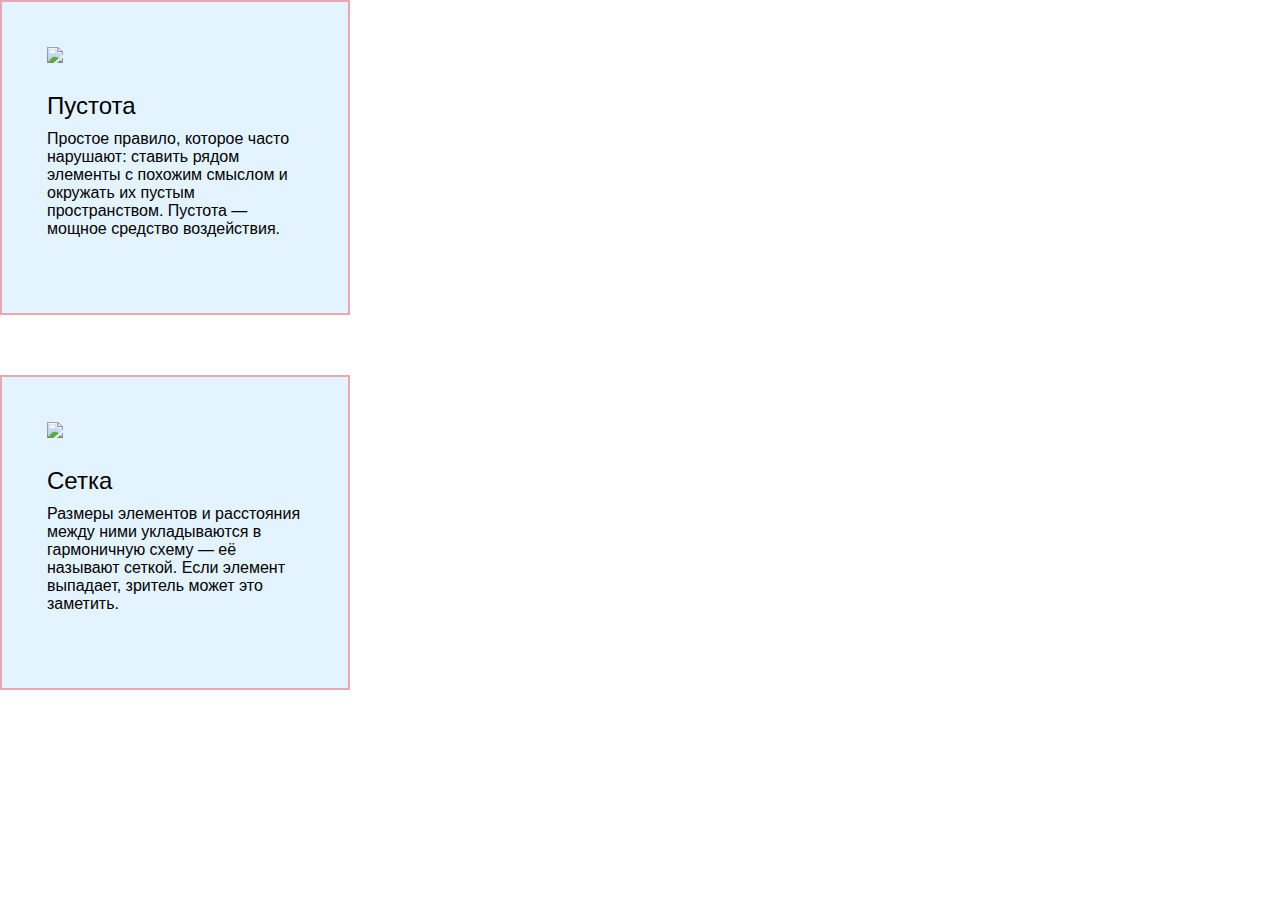
==== landing page/index2.html @ a4d58bc1 "initail commitment" ====
<!DOCTYPE html>
<html>
<head>
  <meta charset="UTF-8">
  <title>Четыре правила вёрстки</title>
  <link rel="stylesheet" href="style2.css">
  <link rel="icon" type="image" href="https://code.s3.yandex.net/web-code/rules-favicon.ico">
</head>
<body>
  <!--
  <header> 
    <div> 
      <h1 class="overlay">  Четыре правила вёрстки  </h1>
    </div>
  </header>
  -->
  <section>
    <div class="card">
      <img class='card-image'
      src="https://pictures.s3.yandex.net/frontend-developer/free-course/card-1.jpg">
      <h3 class='card-title'> Пустота </h3>
    <pc class='card-text'> Простое правило, которое часто нарушают: ставить рядом элементы с похожим смыслом и окружать их пустым пространством. Пустота — мощное средство воздействия. </p> 
  </div>
  <div class="card">
    <img class='card-image'
    src='https://pictures.s3.yandex.net/frontend-developer/free-course/card-2.jpg'>
    <h3 class='card-title'> Сетка </h3>
    <pc class='card-text'> Размеры элементов и расстояния между ними укладываются в гармоничную схему — её называют сеткой. Если элемент выпадает, зритель может это заметить. 
    </p> 
  </div>
  </section>
</body>
</html>
---- landing page/style2.css ----
body, h1,h2,h3,h4,p,a {
    margin:0;
    font-size: 100%;
    font-weight: normal;
  }
  *{
    box-sizing: border-box;
  }
  body{
    font-family: Arial, Helvetica, sans-serif;
  }
  header{
    width:100%;
    height:100vh;
    background-color: #a6bff5;
   background-image: url(https://pictures.s3.yandex.net/frontend-developer/free-course/cover.jpg);
   background-size: cover;
   background-position: center;
   text-align: center;
  }
  h1{
   font-size:140px; 
   color: white;
   text-transform: uppercase;
   font-weight: 500;
   padding-top: 150px;
  }
  .overlay{
    width: 100%;
    height: 100%;
    background-color: rgba(0,0,0,.5);
  }
  .card{
    width: 350px;
    background-color:#e3f3ff;
    margin-bottom: 60px;
padding: 45px 45px 75px;
border: solid 2px rgb(250, 50, 50, .4);
  }
  .card-title{
    font-size: 24px;
    font-weight: 500;
    margin-bottom: 10px;
  }
  .card-text{
    font-size: 16px;
  }
  .card-image{
    width: 100%;
    margin-bottom: 25px;
  }
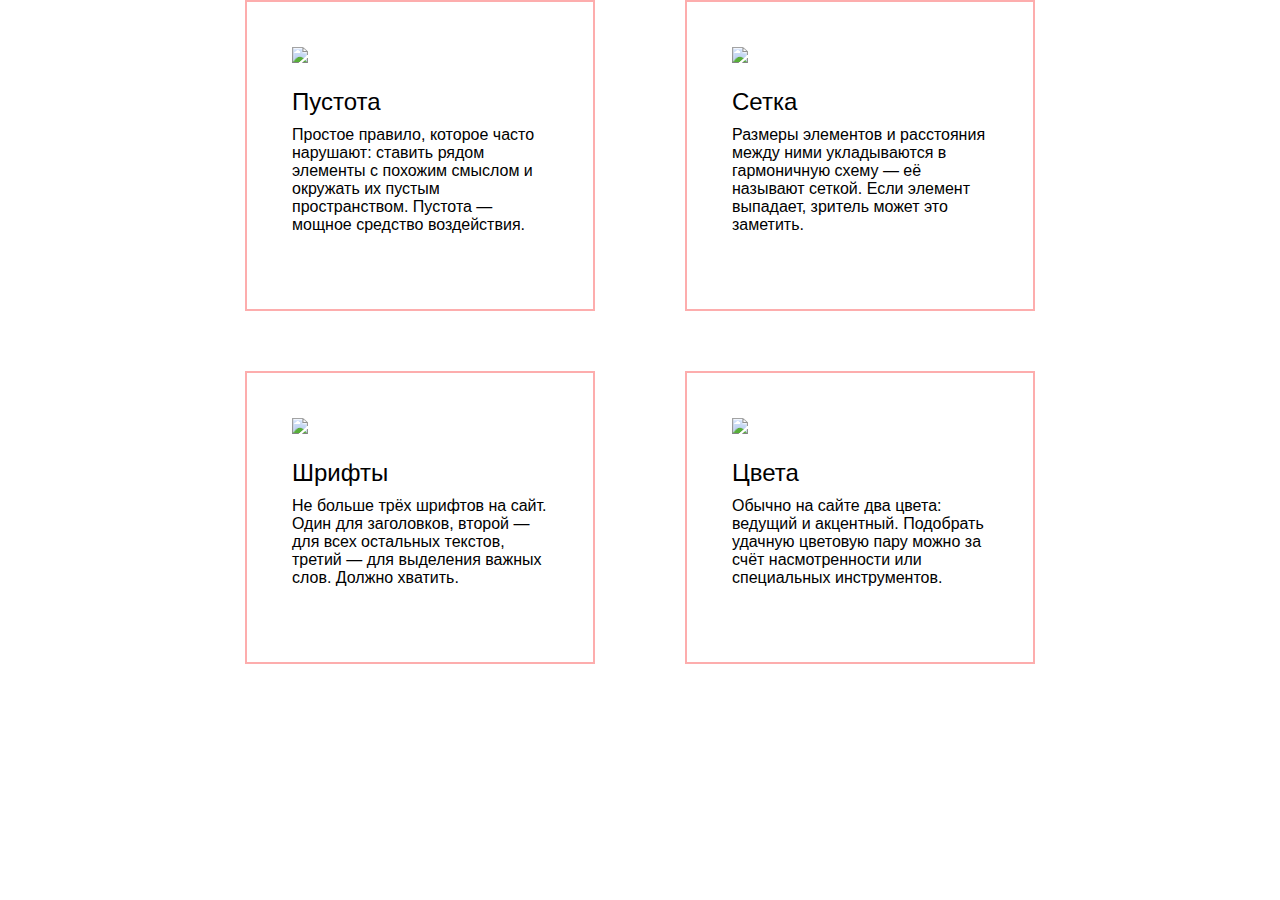
==== commit 01d143bb: "lp2" ====
--- a/landing page/index2.html
+++ b/landing page/index2.html
@@ -14,20 +14,32 @@
     </div>
   </header>
   -->
-  <section>
+  <section class="content">
     <div class="card">
       <img class='card-image'
       src="https://pictures.s3.yandex.net/frontend-developer/free-course/card-1.jpg">
       <h3 class='card-title'> Пустота </h3>
     <pc class='card-text'> Простое правило, которое часто нарушают: ставить рядом элементы с похожим смыслом и окружать их пустым пространством. Пустота — мощное средство воздействия. </p> 
   </div>
-  <div class="card">
+  <div class="card no-right-margin">
     <img class='card-image'
     src='https://pictures.s3.yandex.net/frontend-developer/free-course/card-2.jpg'>
     <h3 class='card-title'> Сетка </h3>
     <pc class='card-text'> Размеры элементов и расстояния между ними укладываются в гармоничную схему — её называют сеткой. Если элемент выпадает, зритель может это заметить. 
     </p> 
   </div>
+  <div class="card">
+<img class="card-image"
+src="https://pictures.s3.yandex.net/frontend-developer/free-course/card-3.jpg">
+<h3 class="card-title">Шрифты</h3>
+<p class="card-text">Не больше трёх шрифтов на сайт. Один для заголовков, второй — для всех остальных текстов, третий — для выделения важных слов. Должно хватить.</p>
+  </div>
+  <div class="card no-right-margin">
+    <img class="card-image" 
+    src="https://pictures.s3.yandex.net/frontend-developer/free-course/card-4.jpg">
+    <h3 class="card-title">Цвета</h3>
+    <p class='card-text'>Обычно на сайте два цвета: ведущий и акцентный. Подобрать удачную цветовую пару можно за счёт насмотренности или специальных инструментов.</p>
+  </div>
   </section>
 </body>
 </html>
--- a/landing page/style2.css
+++ b/landing page/style2.css
@@ -30,12 +30,24 @@
     height: 100%;
     background-color: rgba(0,0,0,.5);
   }
+  .content{
+    font-size: 0;
+    width: 790px;
+    margin-left: auto;
+    margin-right: auto;
+    margin-top: 0;
+    margin-bottom: 0;
+  }
   .card{
     width: 350px;
-    background-color:#e3f3ff;
     margin-bottom: 60px;
 padding: 45px 45px 75px;
 border: solid 2px rgb(250, 50, 50, .4);
+display: inline-block;
+margin-right: 90px;
+  }
+  .no-right-margin{
+    margin-right: 0;
   }
   .card-title{
     font-size: 24px;
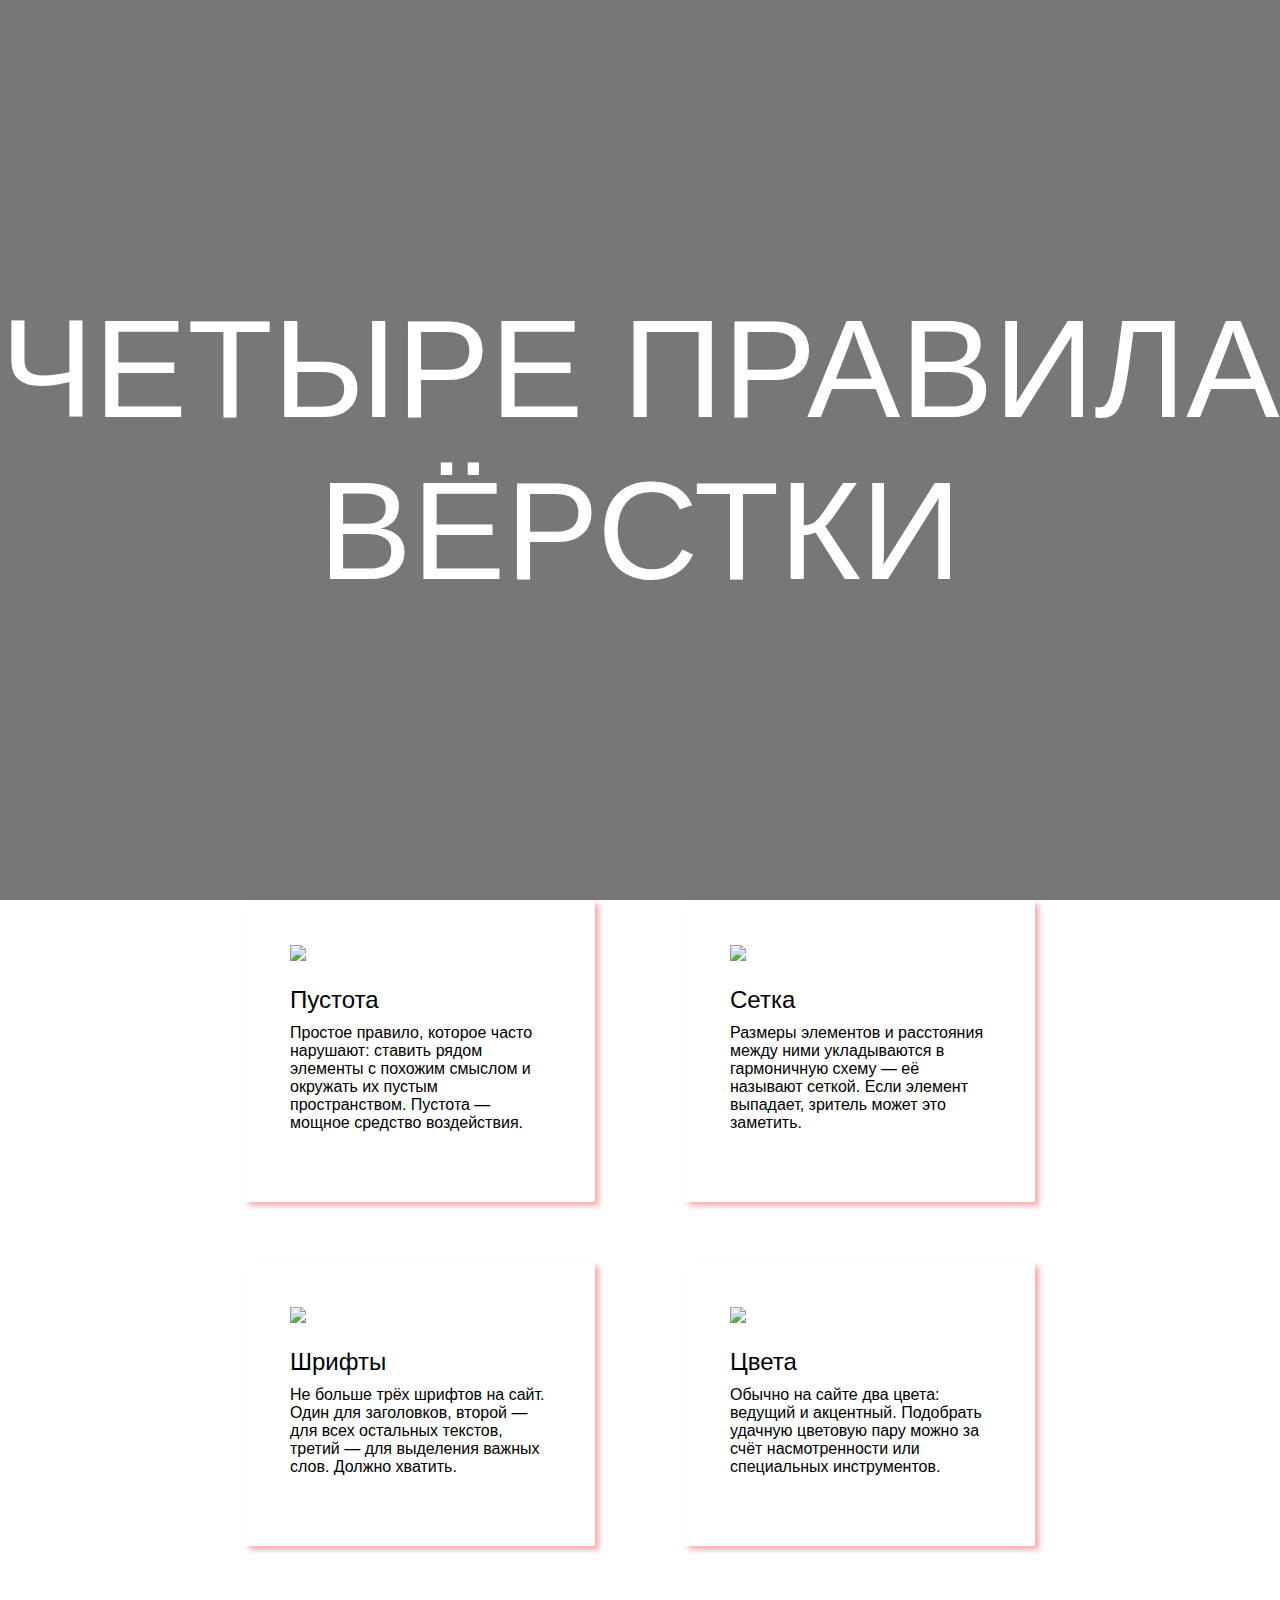
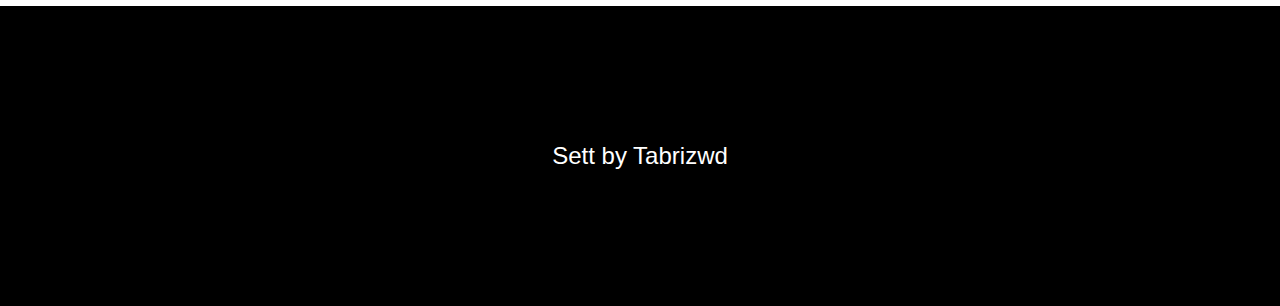
==== commit 51ecc296: "sb01" ====
--- a/landing page/index2.html
+++ b/landing page/index2.html
@@ -7,39 +7,39 @@
   <link rel="icon" type="image" href="https://code.s3.yandex.net/web-code/rules-favicon.ico">
 </head>
 <body>
-  <!--
-  <header> 
-    <div> 
-      <h1 class="overlay">  Четыре правила вёрстки  </h1>
+  <header class='header'>
+    <div class='overlay'>
+      <h1 class='header-title'>Четыре правила вёрстки</h1>
     </div>
   </header>
-  -->
-  <section class="content">
-    <div class="card">
+  <section class='content'> 
+    <div class='card'>
+      <img class='card-image' 
+           src='https://pictures.s3.yandex.net/frontend-developer/free-course/card-1.jpg'>
+      <h3 class='card-title'> Пустота </h3>
+      <p class='card-text'> Простое правило, которое часто нарушают: ставить рядом элементы с похожим смыслом и окружать их пустым пространством. Пустота — мощное средство воздействия. </p>
+    </div>
+    <div class='card no-right-margin'>
       <img class='card-image'
-      src="https://pictures.s3.yandex.net/frontend-developer/free-course/card-1.jpg">
-      <h3 class='card-title'> Пустота </h3>
-    <pc class='card-text'> Простое правило, которое часто нарушают: ставить рядом элементы с похожим смыслом и окружать их пустым пространством. Пустота — мощное средство воздействия. </p> 
-  </div>
-  <div class="card no-right-margin">
+           src='https://pictures.s3.yandex.net/frontend-developer/free-course/card-2.jpg'>
+      <h3 class='card-title'> Сетка </h3>
+      <p class='card-text'> Размеры элементов и расстояния между ними укладываются в гармоничную схему — её называют сеткой. Если элемент выпадает, зритель может это заметить.</p>
+    </div> 
+    <div class='card'>
+  <img class='card-image' 
+       src='https://pictures.s3.yandex.net/frontend-developer/free-course/card-3.jpg'>
+      <h3 class='card-title'> Шрифты </h3> 
+      <p class='card-text'> Не больше трёх шрифтов на сайт. Один для заголовков, второй — для всех остальных текстов, третий — для выделения важных слов. Должно хватить. </p>
+    </div>
+    <div class='card no-right-margin'>
     <img class='card-image'
-    src='https://pictures.s3.yandex.net/frontend-developer/free-course/card-2.jpg'>
-    <h3 class='card-title'> Сетка </h3>
-    <pc class='card-text'> Размеры элементов и расстояния между ними укладываются в гармоничную схему — её называют сеткой. Если элемент выпадает, зритель может это заметить. 
-    </p> 
-  </div>
-  <div class="card">
-<img class="card-image"
-src="https://pictures.s3.yandex.net/frontend-developer/free-course/card-3.jpg">
-<h3 class="card-title">Шрифты</h3>
-<p class="card-text">Не больше трёх шрифтов на сайт. Один для заголовков, второй — для всех остальных текстов, третий — для выделения важных слов. Должно хватить.</p>
-  </div>
-  <div class="card no-right-margin">
-    <img class="card-image" 
-    src="https://pictures.s3.yandex.net/frontend-developer/free-course/card-4.jpg">
-    <h3 class="card-title">Цвета</h3>
-    <p class='card-text'>Обычно на сайте два цвета: ведущий и акцентный. Подобрать удачную цветовую пару можно за счёт насмотренности или специальных инструментов.</p>
-  </div>
+         src='https://pictures.s3.yandex.net/frontend-developer/free-course/card-4.jpg'>
+      <h3 class='card-title'>Цвета</h3>
+      <p class='card-text'>Обычно на сайте два цвета: ведущий и акцентный. Подобрать удачную цветовую пару можно за счёт насмотренности или специальных инструментов.</p>
+    </div>
   </section>
+  <footer class='footer'> 
+    <h4 class='footer-author'> Sett by Tabrizwd </h4>
+  </footer>
 </body>
 </html>
--- a/landing page/style2.css
+++ b/landing page/style2.css
@@ -1,63 +1,76 @@
 body, h1,h2,h3,h4,p,a {
-    margin:0;
-    font-size: 100%;
-    font-weight: normal;
-  }
-  *{
-    box-sizing: border-box;
-  }
-  body{
-    font-family: Arial, Helvetica, sans-serif;
-  }
-  header{
-    width:100%;
-    height:100vh;
-    background-color: #a6bff5;
-   background-image: url(https://pictures.s3.yandex.net/frontend-developer/free-course/cover.jpg);
-   background-size: cover;
-   background-position: center;
-   text-align: center;
-  }
-  h1{
-   font-size:140px; 
-   color: white;
-   text-transform: uppercase;
-   font-weight: 500;
-   padding-top: 150px;
-  }
-  .overlay{
-    width: 100%;
-    height: 100%;
-    background-color: rgba(0,0,0,.5);
-  }
-  .content{
-    font-size: 0;
-    width: 790px;
-    margin-left: auto;
-    margin-right: auto;
-    margin-top: 0;
-    margin-bottom: 0;
-  }
-  .card{
-    width: 350px;
-    margin-bottom: 60px;
-padding: 45px 45px 75px;
-border: solid 2px rgb(250, 50, 50, .4);
-display: inline-block;
-margin-right: 90px;
-  }
-  .no-right-margin{
-    margin-right: 0;
-  }
-  .card-title{
-    font-size: 24px;
-    font-weight: 500;
-    margin-bottom: 10px;
-  }
-  .card-text{
-    font-size: 16px;
-  }
-  .card-image{
-    width: 100%;
-    margin-bottom: 25px;
-  }+  margin:0;
+  font-size:100%;
+  font-weight:normal;
+}
+*{
+ box-sizing:border-box;
+}
+body {
+  font-family: 'Helvetica', 'Arial', sans-serif;
+}
+
+header {
+  height: 100vh;
+  background-color: #eee;
+  background-image: url(https://pictures.s3.yandex.net/frontend-developer/free-course/cover.jpg);
+  background-size: cover;
+  background-position: center;
+  text-align: center;
+}
+
+h1 {
+  font-size: 140px;
+  color: white;
+  text-transform: uppercase;
+  font-weight: 500;
+  margin:auto;
+}
+.content{
+  font-size:0;
+  width:790px;
+  margin-left:auto;
+  margin-right:auto;
+  margin-top:0;
+  margin-bottom:0;
+}
+.overlay {
+  width: 100%;
+  height: 100%;
+  background-color: rgba(0, 0, 0, .5);
+  display:flex;
+  
+}
+.card{
+  width:350px;
+  margin-bottom:60px;
+padding:45px 45px 70px;
+  display:inline-block;
+  margin-right:90px;
+  box-shadow:4px 4px 5px rgba(250, 50, 50, .4);
+}
+.no-right-margin{
+  margin-right:0;
+}
+.card-title{
+  font-size:24px;
+font-weight:500;
+  margin-bottom:10px;
+}
+.card-text{
+  font-size:16px;
+}
+.card-image{
+  width:100%;
+margin-bottom:25px;
+}
+.footer{
+  height:300px;
+  background-color: rgb(0,0,0);
+  display:flex;
+}
+.footer-author{
+  font-size:24px;
+  color:white;
+  margin:auto;
+}